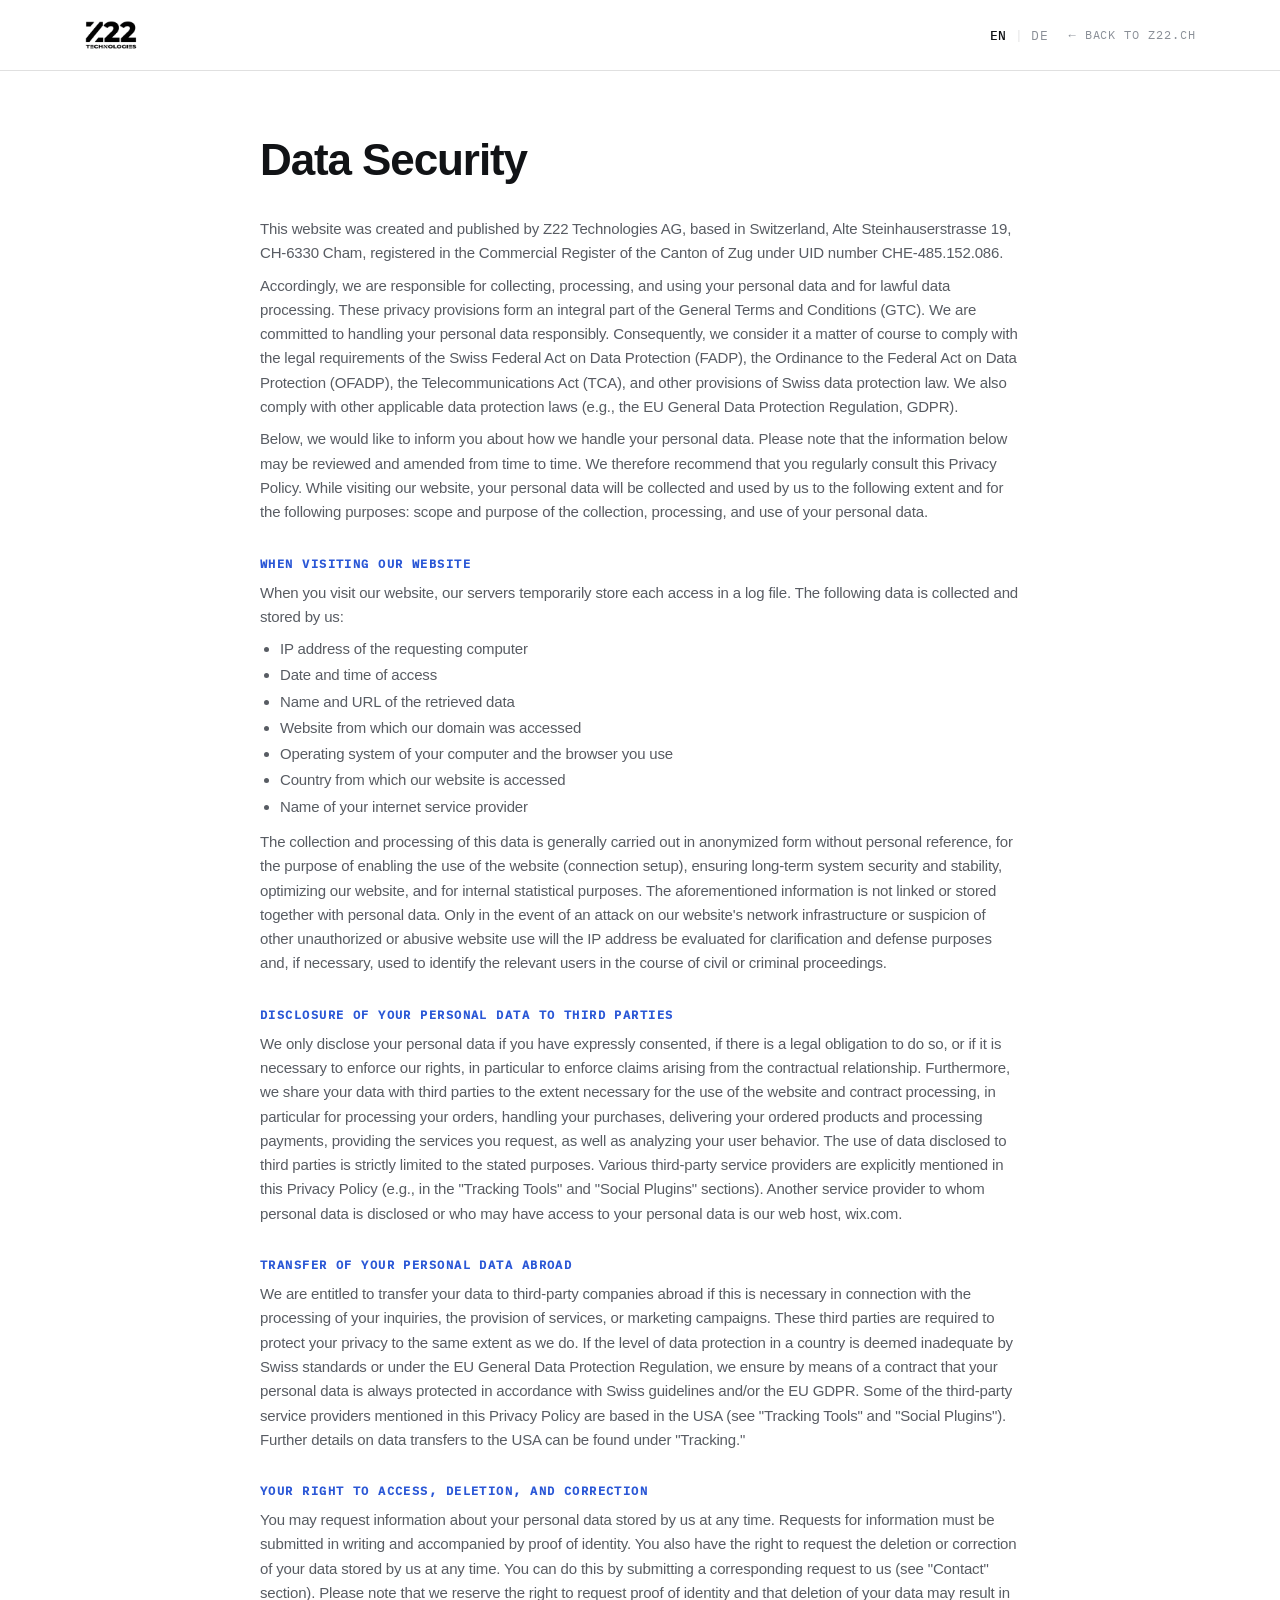
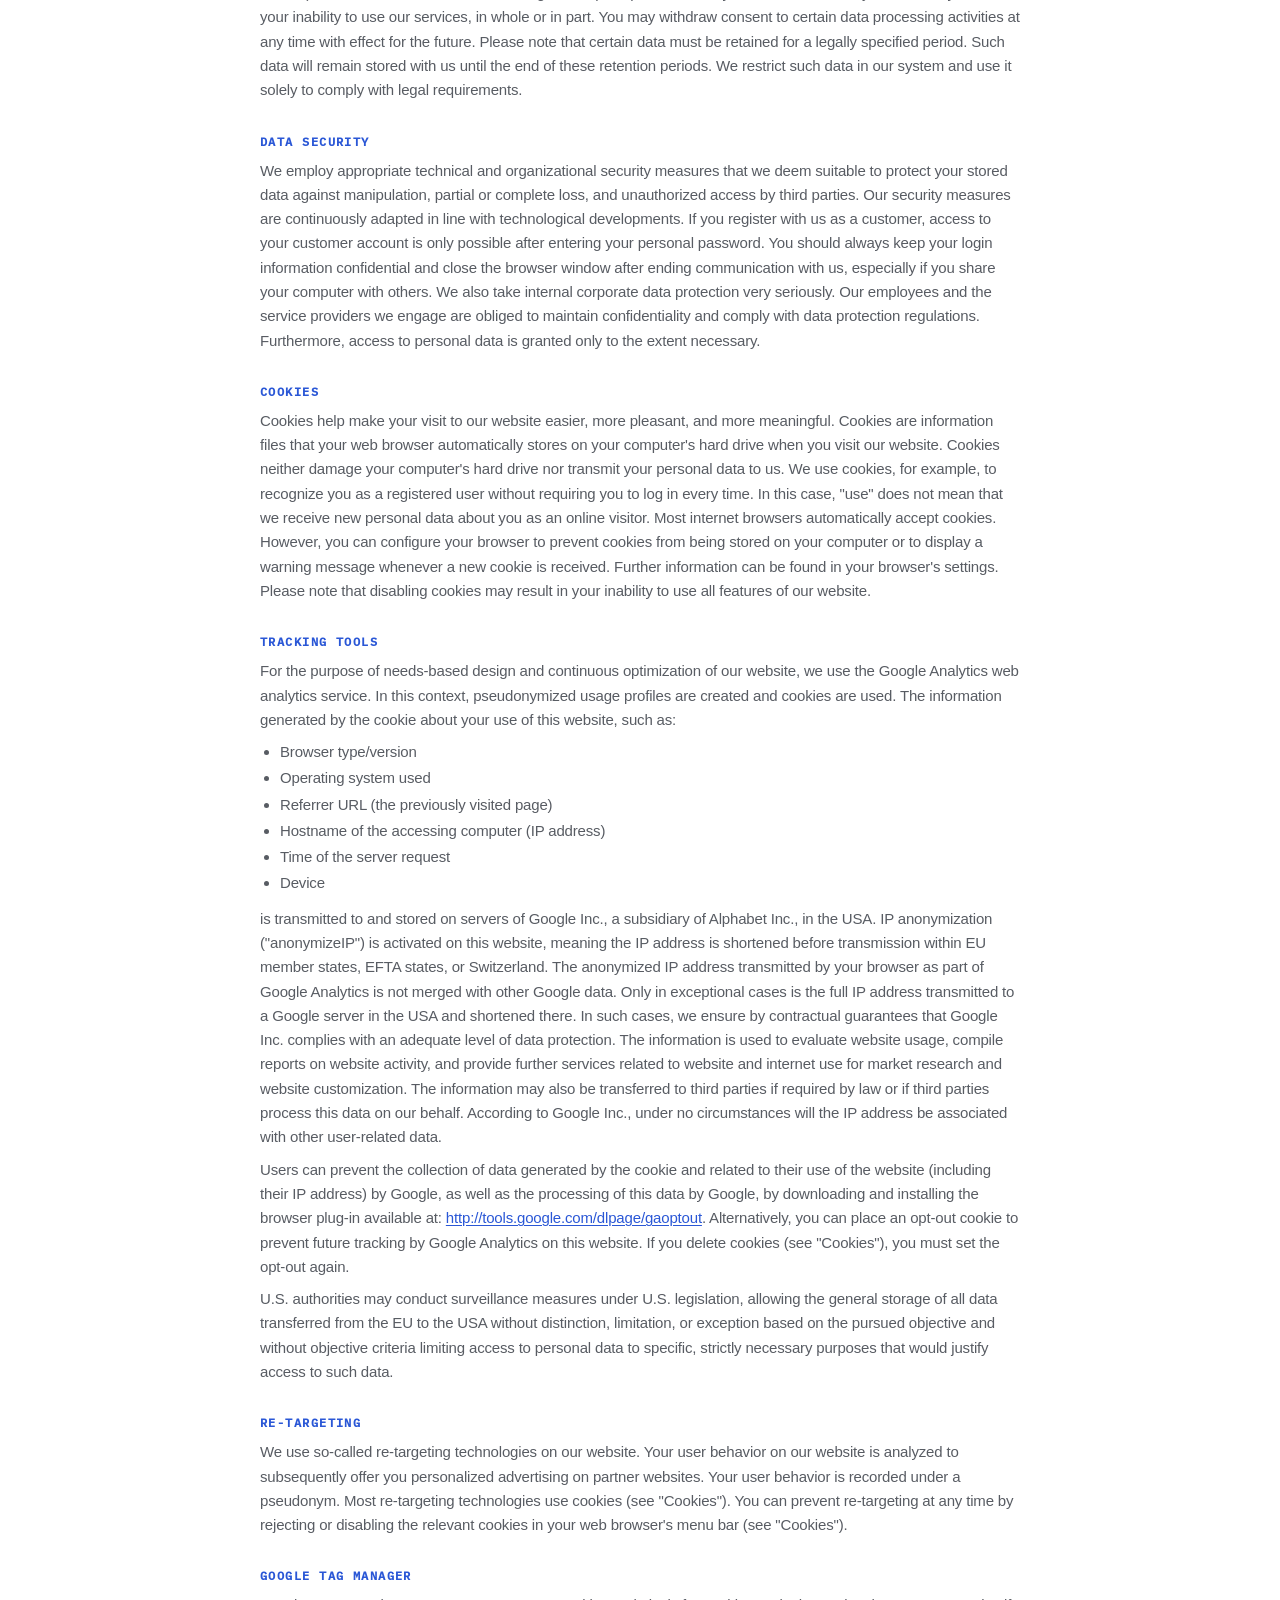
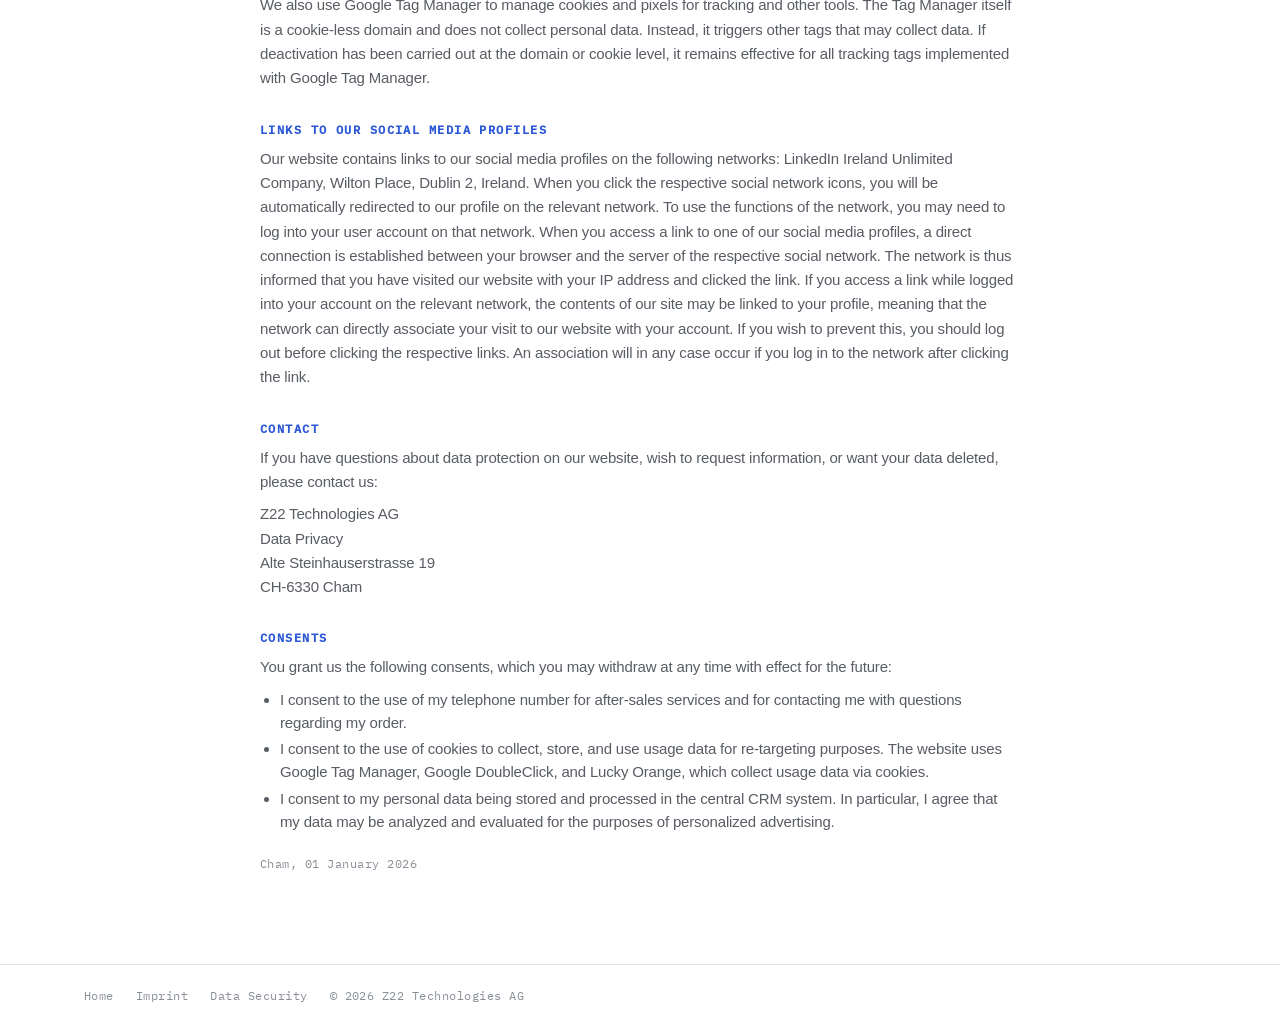
==== data-security.html @ 4df09cd4 "Launch z22.ch website (DE + EN)" ====
<!DOCTYPE html>
<html lang="en" data-theme="light" data-accent="cobalt" data-font="swiss">
<head>
<meta charset="UTF-8" />
<meta name="viewport" content="width=device-width, initial-scale=1.0" />
<title>Data Security - Z22 Technologies</title>
<meta name="description" content="Privacy policy of Z22 Technologies AG: how we collect, process and protect your personal data under Swiss data protection law (FADP) and the EU GDPR." />
<link rel="canonical" href="https://www.z22.ch/data-security.html" />
<link rel="alternate" hreflang="en" href="https://www.z22.ch/data-security.html" />
<link rel="alternate" hreflang="de" href="https://www.z22.ch/data-security.de.html" />
<link rel="alternate" hreflang="x-default" href="https://www.z22.ch/data-security.html" />
<meta name="robots" content="index, follow" />
<link rel="icon" href="assets/favicon.svg" type="image/svg+xml" />
<link rel="icon" href="assets/favicon-48.png" type="image/png" sizes="48x48" />
<link rel="apple-touch-icon" href="assets/apple-touch-icon.png" />
<link rel="stylesheet" href="assets/fonts.css" />
<link rel="stylesheet" href="styles.css" />
</head>
<body>

<header class="legal-head">
  <div class="wrap">
    <a href="/" aria-label="Z22 Technologies home"><img src="assets/z22-logo.png" alt="Z22 Technologies" width="80" height="44" /></a>
    <div class="legal-head__right">
      <span class="nav__lang" aria-label="Language">
        <a href="data-security.html" class="is-active" aria-current="true" hreflang="en">EN</a>
        <span class="nav__lang-sep" aria-hidden="true">|</span>
        <a href="data-security.de.html" hreflang="de">DE</a>
      </span>
      <a class="legal-back" href="/">&larr; Back to z22.ch</a>
    </div>
  </div>
</header>

<main class="wrap">
  <div class="legal-doc">
    <h1>Data Security</h1>
    <p>This website was created and published by Z22 Technologies AG, based in Switzerland, Alte Steinhauserstrasse 19, CH-6330 Cham, registered in the Commercial Register of the Canton of Zug under UID number CHE-485.152.086.</p>
    <p>Accordingly, we are responsible for collecting, processing, and using your personal data and for lawful data processing. These privacy provisions form an integral part of the General Terms and Conditions (GTC). We are committed to handling your personal data responsibly. Consequently, we consider it a matter of course to comply with the legal requirements of the Swiss Federal Act on Data Protection (FADP), the Ordinance to the Federal Act on Data Protection (OFADP), the Telecommunications Act (TCA), and other provisions of Swiss data protection law. We also comply with other applicable data protection laws (e.g., the EU General Data Protection Regulation, GDPR).</p>
    <p>Below, we would like to inform you about how we handle your personal data. Please note that the information below may be reviewed and amended from time to time. We therefore recommend that you regularly consult this Privacy Policy. While visiting our website, your personal data will be collected and used by us to the following extent and for the following purposes: scope and purpose of the collection, processing, and use of your personal data.</p>

    <h2>When visiting our website</h2>
    <p>When you visit our website, our servers temporarily store each access in a log file. The following data is collected and stored by us:</p>
    <ul>
      <li>IP address of the requesting computer</li>
      <li>Date and time of access</li>
      <li>Name and URL of the retrieved data</li>
      <li>Website from which our domain was accessed</li>
      <li>Operating system of your computer and the browser you use</li>
      <li>Country from which our website is accessed</li>
      <li>Name of your internet service provider</li>
    </ul>
    <p>The collection and processing of this data is generally carried out in anonymized form without personal reference, for the purpose of enabling the use of the website (connection setup), ensuring long-term system security and stability, optimizing our website, and for internal statistical purposes. The aforementioned information is not linked or stored together with personal data. Only in the event of an attack on our website's network infrastructure or suspicion of other unauthorized or abusive website use will the IP address be evaluated for clarification and defense purposes and, if necessary, used to identify the relevant users in the course of civil or criminal proceedings.</p>

    <h2>Disclosure of your personal data to third parties</h2>
    <p>We only disclose your personal data if you have expressly consented, if there is a legal obligation to do so, or if it is necessary to enforce our rights, in particular to enforce claims arising from the contractual relationship. Furthermore, we share your data with third parties to the extent necessary for the use of the website and contract processing, in particular for processing your orders, handling your purchases, delivering your ordered products and processing payments, providing the services you request, as well as analyzing your user behavior. The use of data disclosed to third parties is strictly limited to the stated purposes. Various third-party service providers are explicitly mentioned in this Privacy Policy (e.g., in the "Tracking Tools" and "Social Plugins" sections). Another service provider to whom personal data is disclosed or who may have access to your personal data is our web host, wix.com.</p>

    <h2>Transfer of your personal data abroad</h2>
    <p>We are entitled to transfer your data to third-party companies abroad if this is necessary in connection with the processing of your inquiries, the provision of services, or marketing campaigns. These third parties are required to protect your privacy to the same extent as we do. If the level of data protection in a country is deemed inadequate by Swiss standards or under the EU General Data Protection Regulation, we ensure by means of a contract that your personal data is always protected in accordance with Swiss guidelines and/or the EU GDPR. Some of the third-party service providers mentioned in this Privacy Policy are based in the USA (see "Tracking Tools" and "Social Plugins"). Further details on data transfers to the USA can be found under "Tracking."</p>

    <h2>Your right to access, deletion, and correction</h2>
    <p>You may request information about your personal data stored by us at any time. Requests for information must be submitted in writing and accompanied by proof of identity. You also have the right to request the deletion or correction of your data stored by us at any time. You can do this by submitting a corresponding request to us (see "Contact" section). Please note that we reserve the right to request proof of identity and that deletion of your data may result in your inability to use our services, in whole or in part. You may withdraw consent to certain data processing activities at any time with effect for the future. Please note that certain data must be retained for a legally specified period. Such data will remain stored with us until the end of these retention periods. We restrict such data in our system and use it solely to comply with legal requirements.</p>

    <h2>Data security</h2>
    <p>We employ appropriate technical and organizational security measures that we deem suitable to protect your stored data against manipulation, partial or complete loss, and unauthorized access by third parties. Our security measures are continuously adapted in line with technological developments. If you register with us as a customer, access to your customer account is only possible after entering your personal password. You should always keep your login information confidential and close the browser window after ending communication with us, especially if you share your computer with others. We also take internal corporate data protection very seriously. Our employees and the service providers we engage are obliged to maintain confidentiality and comply with data protection regulations. Furthermore, access to personal data is granted only to the extent necessary.</p>

    <h2>Cookies</h2>
    <p>Cookies help make your visit to our website easier, more pleasant, and more meaningful. Cookies are information files that your web browser automatically stores on your computer's hard drive when you visit our website. Cookies neither damage your computer's hard drive nor transmit your personal data to us. We use cookies, for example, to recognize you as a registered user without requiring you to log in every time. In this case, "use" does not mean that we receive new personal data about you as an online visitor. Most internet browsers automatically accept cookies. However, you can configure your browser to prevent cookies from being stored on your computer or to display a warning message whenever a new cookie is received. Further information can be found in your browser's settings. Please note that disabling cookies may result in your inability to use all features of our website.</p>

    <h2>Tracking Tools</h2>
    <p>For the purpose of needs-based design and continuous optimization of our website, we use the Google Analytics web analytics service. In this context, pseudonymized usage profiles are created and cookies are used. The information generated by the cookie about your use of this website, such as:</p>
    <ul>
      <li>Browser type/version</li>
      <li>Operating system used</li>
      <li>Referrer URL (the previously visited page)</li>
      <li>Hostname of the accessing computer (IP address)</li>
      <li>Time of the server request</li>
      <li>Device</li>
    </ul>
    <p>is transmitted to and stored on servers of Google Inc., a subsidiary of Alphabet Inc., in the USA. IP anonymization ("anonymizeIP") is activated on this website, meaning the IP address is shortened before transmission within EU member states, EFTA states, or Switzerland. The anonymized IP address transmitted by your browser as part of Google Analytics is not merged with other Google data. Only in exceptional cases is the full IP address transmitted to a Google server in the USA and shortened there. In such cases, we ensure by contractual guarantees that Google Inc. complies with an adequate level of data protection. The information is used to evaluate website usage, compile reports on website activity, and provide further services related to website and internet use for market research and website customization. The information may also be transferred to third parties if required by law or if third parties process this data on our behalf. According to Google Inc., under no circumstances will the IP address be associated with other user-related data.</p>
    <p>Users can prevent the collection of data generated by the cookie and related to their use of the website (including their IP address) by Google, as well as the processing of this data by Google, by downloading and installing the browser plug-in available at: <a href="http://tools.google.com/dlpage/gaoptout?hl=de" target="_blank" rel="noopener">http://tools.google.com/dlpage/gaoptout</a>. Alternatively, you can place an opt-out cookie to prevent future tracking by Google Analytics on this website. If you delete cookies (see "Cookies"), you must set the opt-out again.</p>
    <p>U.S. authorities may conduct surveillance measures under U.S. legislation, allowing the general storage of all data transferred from the EU to the USA without distinction, limitation, or exception based on the pursued objective and without objective criteria limiting access to personal data to specific, strictly necessary purposes that would justify access to such data.</p>

    <h2>Re-Targeting</h2>
    <p>We use so-called re-targeting technologies on our website. Your user behavior on our website is analyzed to subsequently offer you personalized advertising on partner websites. Your user behavior is recorded under a pseudonym. Most re-targeting technologies use cookies (see "Cookies"). You can prevent re-targeting at any time by rejecting or disabling the relevant cookies in your web browser's menu bar (see "Cookies").</p>

    <h2>Google Tag Manager</h2>
    <p>We also use Google Tag Manager to manage cookies and pixels for tracking and other tools. The Tag Manager itself is a cookie-less domain and does not collect personal data. Instead, it triggers other tags that may collect data. If deactivation has been carried out at the domain or cookie level, it remains effective for all tracking tags implemented with Google Tag Manager.</p>

    <h2>Links to our social media profiles</h2>
    <p>Our website contains links to our social media profiles on the following networks: LinkedIn Ireland Unlimited Company, Wilton Place, Dublin 2, Ireland. When you click the respective social network icons, you will be automatically redirected to our profile on the relevant network. To use the functions of the network, you may need to log into your user account on that network. When you access a link to one of our social media profiles, a direct connection is established between your browser and the server of the respective social network. The network is thus informed that you have visited our website with your IP address and clicked the link. If you access a link while logged into your account on the relevant network, the contents of our site may be linked to your profile, meaning that the network can directly associate your visit to our website with your account. If you wish to prevent this, you should log out before clicking the respective links. An association will in any case occur if you log in to the network after clicking the link.</p>

    <h2>Contact</h2>
    <p>If you have questions about data protection on our website, wish to request information, or want your data deleted, please contact us:</p>
    <p>Z22 Technologies AG<br />Data Privacy<br />Alte Steinhauserstrasse 19<br />CH-6330 Cham</p>

    <h2>Consents</h2>
    <p>You grant us the following consents, which you may withdraw at any time with effect for the future:</p>
    <ul>
      <li>I consent to the use of my telephone number for after-sales services and for contacting me with questions regarding my order.</li>
      <li>I consent to the use of cookies to collect, store, and use usage data for re-targeting purposes. The website uses Google Tag Manager, Google DoubleClick, and Lucky Orange, which collect usage data via cookies.</li>
      <li>I consent to my personal data being stored and processed in the central CRM system. In particular, I agree that my data may be analyzed and evaluated for the purposes of personalized advertising.</li>
    </ul>

    <p style="margin-top:18px"><em>Cham, 01 January 2026</em></p>
  </div>
</main>

<footer class="legal-foot">
  <div class="wrap">
    <a href="/">Home</a>
    <a href="imprint.html">Imprint</a>
    <a href="data-security.html">Data Security</a>
    <span>© 2026 Z22 Technologies AG</span>
  </div>
</footer>

<!-- Cloudflare Web Analytics --><script type="module" src="https://static.cloudflareinsights.com/beacon.min.js" data-cf-beacon='{"token": "a8d0b581da9949d58b45546907a948c8"}'></script><!-- End Cloudflare Web Analytics -->
</body>
</html>
---- assets/fonts.css ----
/* Z22 website - self-hosted IBM Plex Mono (400/500, latin + latin-ext).
   Extracted from tools/assets/fonts.css; replaces the external Google Fonts <link>.
   Display font (Helvetica Neue) is a system font and needs no web font. */
@font-face {
  font-family: 'IBM Plex Mono';
  font-style: normal;
  font-weight: 400;
  font-display: swap;
  src:url([data-uri]) format('woff2');
  unicode-range: U+0100-02BA, U+02BD-02C5, U+02C7-02CC, U+02CE-02D7, U+02DD-02FF, U+0304, U+0308, U+0329, U+1D00-1DBF, U+1E00-1E9F, U+1EF2-1EFF, U+2020, U+20A0-20AB, U+20AD-20C0, U+2113, U+2C60-2C7F, U+A720-A7FF;
}
@font-face {
  font-family: 'IBM Plex Mono';
  font-style: normal;
  font-weight: 400;
  font-display: swap;
  src:url([data-uri]) format('woff2');
  unicode-range: U+0000-00FF, U+0131, U+0152-0153, U+02BB-02BC, U+02C6, U+02DA, U+02DC, U+0304, U+0308, U+0329, U+2000-206F, U+20AC, U+2122, U+2191, U+2193, U+2212, U+2215, U+FEFF, U+FFFD;
}
@font-face {
  font-family: 'IBM Plex Mono';
  font-style: normal;
  font-weight: 500;
  font-display: swap;
  src:url([data-uri]) format('woff2');
  unicode-range: U+0100-02BA, U+02BD-02C5, U+02C7-02CC, U+02CE-02D7, U+02DD-02FF, U+0304, U+0308, U+0329, U+1D00-1DBF, U+1E00-1E9F, U+1EF2-1EFF, U+2020, U+20A0-20AB, U+20AD-20C0, U+2113, U+2C60-2C7F, U+A720-A7FF;
}
@font-face {
  font-family: 'IBM Plex Mono';
  font-style: normal;
  font-weight: 500;
  font-display: swap;
  src:url([data-uri]) format('woff2');
  unicode-range: U+0000-00FF, U+0131, U+0152-0153, U+02BB-02BC, U+02C6, U+02DA, U+02DC, U+0304, U+0308, U+0329, U+2000-206F, U+20AC, U+2122, U+2191, U+2193, U+2212, U+2215, U+FEFF, U+FFFD;
}
---- styles.css ----
/* ============================================================
   Z22 Technologies - Swiss institutional design system
   Helvetica Neue + IBM Plex Mono, hairline grid, one accent
   ============================================================ */

:root {
  /* --- type --- */
  --font-sans: "Helvetica Neue", Helvetica, "Hanken Grotesk", Arial, sans-serif;
  --font-mono: "IBM Plex Mono", ui-monospace, "SFMono-Regular", Menlo, monospace;
  --font-display: var(--font-sans);

  /* --- light palette (default) --- */
  --bg:        #ffffff;     /* clean white */
  --bg-2:      #f4f5f6;     /* light neutral grey panel */
  --ink:       #111316;     /* neutral near-black */
  --ink-2:     #585c63;     /* secondary text */
  --ink-3:     #8a8f97;     /* tertiary / captions */
  --line:      rgba(17,19,22,0.13);
  --line-2:    rgba(17,19,22,0.06);

  /* --- accent (tweakable) --- */
  --accent:    #2a57d6;      /* cobalt default */
  --accent-ink: #ffffff;     /* text on accent */
  --accent-soft: rgba(42,87,214,0.14);

  /* --- metrics --- */
  --maxw: 1240px;
  --gutter: clamp(20px, 5vw, 72px);
  --r: 3px;
  --tight: -0.01em;
}

:root[data-theme="dark"] {
  --bg:    #0f1113;
  --bg-2:  #181b1e;
  --ink:   #f5f6f7;
  --ink-2: #aeb2b8;
  --ink-3: #767b82;
  --line:  rgba(245,246,247,0.16);
  --line-2: rgba(245,246,247,0.08);
}

/* accent presets driven by data-accent */
:root[data-accent="cobalt"] { --accent: #2a57d6; --accent-ink: #ffffff; --accent-soft: rgba(42,87,214,0.16); }
:root[data-accent="mint"]   { --accent: #3fae86; --accent-ink: #06281d; --accent-soft: rgba(63,174,134,0.16); }
:root[data-accent="amber"]  { --accent: #cf9426; --accent-ink: #322103; --accent-soft: rgba(207,148,38,0.16); }
:root[data-accent="red"]    { --accent: #d8472b; --accent-ink: #ffffff; --accent-soft: rgba(216,71,43,0.16); }
:root[data-accent="mono"]   { --accent: var(--ink); --accent-ink: var(--bg); --accent-soft: var(--line); }

/* font presets driven by data-font */
:root[data-font="editorial"] { --font-display: "Spectral", Georgia, serif; }
:root[data-font="grotesk"]   { --font-display: "Space Grotesk", var(--font-sans); --font-sans: "Space Grotesk", "Helvetica Neue", sans-serif; }

* { box-sizing: border-box; margin: 0; padding: 0; }

html { -webkit-font-smoothing: antialiased; text-rendering: optimizeLegibility; scroll-behavior: smooth; }

body {
  font-family: var(--font-sans);
  background: var(--bg);
  color: var(--ink);
  line-height: 1.5;
  letter-spacing: var(--tight);
  font-size: 17px;
  overflow-x: hidden;
}

::selection { background: var(--accent); color: var(--accent-ink); }

a { color: inherit; text-decoration: none; }

/* ---------- layout helpers ---------- */
.wrap { max-width: var(--maxw); margin: 0 auto; padding-inline: var(--gutter); }
.section { padding-block: clamp(72px, 11vh, 150px); position: relative; }
.section--alt { background: var(--bg-2); }

.sec-head { display: flex; align-items: baseline; gap: 18px; margin-bottom: 52px; }
.sec-num {
  font-family: var(--font-mono); font-size: 12px; letter-spacing: 0.1em;
  color: var(--accent); font-weight: 500; padding-top: 6px;
}
.sec-title {
  font-family: var(--font-display);
  font-size: clamp(28px, 4vw, 46px); font-weight: 600; line-height: 1.04;
  letter-spacing: -0.02em; max-width: 16ch;
}
.sec-kicker {
  font-family: var(--font-mono); font-size: 11px; text-transform: uppercase;
  letter-spacing: 0.18em; color: var(--ink-3);
}

/* eyebrow / mono label */
.mono-label {
  font-family: var(--font-mono); font-size: 11px; letter-spacing: 0.16em;
  text-transform: uppercase; color: var(--ink-3);
}

/* ---------- top nav ---------- */
.nav {
  position: fixed; inset: 0 0 auto 0; z-index: 50;
  display: flex; align-items: center; justify-content: space-between;
  padding: 18px var(--gutter);
  background: color-mix(in oklab, var(--bg) 78%, transparent);
  backdrop-filter: blur(14px) saturate(1.1);
  border-bottom: 1px solid transparent;
  transition: border-color .3s, padding .3s, background .3s;
}
.nav.is-stuck { border-bottom-color: var(--line); padding-block: 13px; }
.nav__brand { display: flex; align-items: center; gap: 11px; font-weight: 600; letter-spacing: -0.02em; font-size: 19px; }
.nav__mark {
  width: 30px; height: 30px; border: 1.5px solid var(--ink); border-radius: 50%;
  display: grid; place-items: center; font-family: var(--font-mono);
  font-size: 12px; font-weight: 600; letter-spacing: -0.04em; flex: none;
}
.nav__logo {
  display: inline-flex; align-items: center; font-family: var(--font-display);
  font-weight: 700; font-size: 19px; letter-spacing: -0.03em; line-height: 1;
  background: var(--ink); color: var(--bg); padding: 7px 11px 8px; border-radius: 5px;
}
.nav__logo-img {
  height: 42px; width: auto; display: block;
  transition: height .3s ease, filter .3s ease;
}
:root[data-theme="dark"] .nav__logo-img { filter: invert(1) brightness(1.6); }
.nav.is-stuck .nav__logo-img { height: 36px; }
.nav__links { display: flex; gap: 30px; align-items: center; }
.nav__links a { font-size: 14.5px; color: var(--ink-2); transition: color .2s; position: relative; }
.nav__links a:hover { color: var(--ink); }
.nav__cta {
  font-family: var(--font-mono); font-size: 12.5px; letter-spacing: 0.04em;
  border: 1px solid var(--ink); padding: 9px 16px; border-radius: var(--r);
  color: var(--ink); transition: all .2s;
}
.nav__cta:hover { background: var(--ink); color: var(--bg); }
.nav__burger { display: none; background: none; border: 0; color: var(--ink); cursor: pointer; font-family: var(--font-mono); font-size: 13px; }

/* language switch (EN | DE) */
.nav__lang { display: inline-flex; align-items: center; gap: 8px; padding-left: 6px; }
.nav__lang a { font-family: var(--font-mono); font-size: 12.5px; letter-spacing: 0.06em; color: var(--ink-3); transition: color .2s; }
.nav__lang a:hover { color: var(--ink); }
.nav__lang a.is-active { color: var(--ink); font-weight: 500; }
.nav__lang-sep { color: var(--line); font-family: var(--font-mono); font-size: 12.5px; }
.mobile-menu__lang { display: flex; gap: 14px; align-items: center; margin-top: 26px; font-family: var(--font-mono); font-size: 16px; letter-spacing: 0.06em; border-bottom: 0 !important; }
.mobile-menu__lang a { font-family: var(--font-mono); font-size: 16px; font-weight: 500; padding: 0; border-bottom: 0; color: var(--ink-3); letter-spacing: 0.06em; }
.mobile-menu__lang a.is-active { color: var(--ink); }
.mobile-menu__lang .nav__lang-sep { font-size: 16px; }

/* ---------- hero ---------- */
.hero { position: relative; min-height: 100svh; display: flex; align-items: flex-end; overflow: hidden; }
#hero-canvas { position: absolute; inset: 0; width: 100%; height: 100%; z-index: 0; }
.hero__veil { position: absolute; inset: 0; z-index: 1; pointer-events: none;
  background: linear-gradient(to bottom, color-mix(in oklab, var(--bg) 30%, transparent) 0%, transparent 22%, transparent 58%, var(--bg) 99%); }
.hero__inner { position: relative; z-index: 2; width: 100%; padding-bottom: clamp(48px, 9vh, 110px); padding-top: 130px; }
.hero__eyebrow { display: inline-flex; align-items: center; gap: 10px; margin-bottom: 26px; }
.hero__eyebrow .dot { width: 7px; height: 7px; border-radius: 50%; background: var(--accent); box-shadow: 0 0 0 4px var(--accent-soft); }
.hero h1 {
  font-family: var(--font-display);
  font-size: clamp(40px, 7.4vw, 104px); line-height: 0.96; font-weight: 600;
  letter-spacing: -0.035em; max-width: 16ch;
}
.hero h1 em { font-style: normal; color: var(--accent); }
.hero__sub { margin-top: 28px; font-size: clamp(17px, 1.7vw, 21px); color: var(--ink-2); max-width: 52ch; line-height: 1.45; }
.hero__row { margin-top: 40px; display: flex; gap: 16px; align-items: center; flex-wrap: wrap; }

.btn {
  display: inline-flex; align-items: center; gap: 10px; cursor: pointer;
  font-size: 15px; font-weight: 500; padding: 14px 22px; border-radius: var(--r);
  border: 1px solid var(--ink); transition: all .2s; background: none; color: var(--ink); font-family: inherit;
}
.btn--solid { background: var(--ink); color: var(--bg); }
.btn--solid:hover { background: var(--accent); border-color: var(--accent); color: var(--accent-ink); }
.btn--ghost:hover { background: var(--ink); color: var(--bg); }
.btn .arrow { transition: transform .25s; }
.btn:hover .arrow { transform: translateX(4px); }


/* ---------- trust strip ---------- */
.trust { border-block: 1px solid var(--line); background: var(--bg); }
.trust__grid { display: grid; grid-template-columns: repeat(6, 1fr); }
.trust__item { padding: 32px 28px; border-left: 1px solid var(--line-2); display: flex; flex-direction: column; gap: 9px; justify-content: center; }
.trust__item:first-child { border-left: 0; }
.trust__k { font-family: var(--font-mono); font-size: 11px; letter-spacing: 0.14em; text-transform: uppercase; color: var(--ink-3); }
.trust__v { font-family: var(--font-display); font-size: clamp(19px, 2vw, 25px); font-weight: 600; letter-spacing: -0.02em; line-height: 1.1; }
.trust__v small { font-size: 0.62em; color: var(--ink-2); font-weight: 500; }

/* ---------- why / thesis ---------- */
.why__lead {
  font-family: var(--font-display);
  font-size: clamp(24px, 3.05vw, 39px);
  font-weight: 600; letter-spacing: -0.022em; line-height: 1.16;
  max-width: 34ch; margin: -16px 0 clamp(46px, 7vh, 84px);
}
.why__lead em { font-style: normal; color: var(--accent); }
.why-list { border-top: 1px solid var(--line); }
.belief {
  display: grid; grid-template-columns: auto 1fr 1.35fr; gap: clamp(20px, 4vw, 64px);
  padding: clamp(28px, 4vh, 44px) 0; border-bottom: 1px solid var(--line); align-items: start;
}
.belief__n { font-family: var(--font-mono); font-size: 13px; color: var(--accent); letter-spacing: 0.08em; padding-top: 7px; }
.belief__claim { font-family: var(--font-display); font-size: clamp(20px, 2.2vw, 28px); font-weight: 600; letter-spacing: -0.02em; line-height: 1.14; }
.belief__body { color: var(--ink-2); font-size: 17px; line-height: 1.6; max-width: 54ch; }

/* ---------- credibility / spin-off feature ---------- */
.cred { display: grid; grid-template-columns: 1fr 1fr; gap: clamp(40px, 6vw, 90px); align-items: center; }
.cred__labels { display: grid; grid-template-columns: 1fr 1fr; gap: 16px; }
.label-card {
  border: 1px solid var(--line); border-radius: var(--r); padding: 26px 24px;
  display: flex; flex-direction: column; gap: 16px; background: var(--bg); min-height: 200px;
  transition: border-color .25s, transform .25s;
}
.label-card:hover { border-color: var(--accent); transform: translateY(-3px); }
.label-card__seal { width: 64px; height: 64px; }
.label-card__inst { font-weight: 600; font-size: 19px; letter-spacing: -0.015em; }
.label-card__meta { font-family: var(--font-mono); font-size: 10.5px; letter-spacing: 0.05em; color: var(--ink-3); text-transform: uppercase; margin-top: auto; white-space: nowrap; }
.cred__copy h3 { font-family: var(--font-display); font-size: clamp(22px, 2.6vw, 32px); font-weight: 600; letter-spacing: -0.02em; line-height: 1.12; }
.cred__copy p { margin-top: 18px; color: var(--ink-2); font-size: 17px; max-width: 44ch; }

/* ---------- about / principles ---------- */
.principles { display: grid; grid-template-columns: repeat(4, 1fr); border-top: 1px solid var(--line); }
.principle { padding: 36px 30px 40px; border-left: 1px solid var(--line-2); position: relative; }
.principle:first-child { border-left: 0; padding-left: 0; }
.principle__n { font-family: var(--font-mono); font-size: 12px; color: var(--accent); letter-spacing: 0.1em; }
.principle__t { font-family: var(--font-display); font-size: 21px; font-weight: 600; margin-top: 28px; letter-spacing: -0.01em; }
.principle__d { margin-top: 12px; color: var(--ink-2); font-size: 15px; line-height: 1.55; }

/* about section: uniform sub-block subtitle (mono kicker in accent, leading rule) */
.about-block { margin-top: clamp(52px, 8vh, 100px); }
.about-block:first-of-type { margin-top: 0; }
.about-sub {
  font-family: var(--font-mono); font-size: 12px; font-weight: 500;
  letter-spacing: 0.16em; text-transform: uppercase; color: var(--accent);
  display: flex; align-items: center; gap: 13px;
  margin-bottom: clamp(22px, 3.4vh, 34px);
}
.about-sub::before { content: ""; width: 24px; height: 1px; background: var(--accent); flex: none; }
/* component top margins are handled by .about-block spacing */
.about-block .finma-note,
.about-block .principles { margin-top: 0; }
.about-block .partners-cat { margin-top: 0; padding-top: 0; border-top: 0; }

/* ---------- strategies ---------- */
.strat-toolbar { display: flex; flex-wrap: wrap; align-items: center; gap: 10px 8px; margin-bottom: 34px; }
.strat-toolbar .mono-label { margin-right: 6px; }
.chip {
  font-family: var(--font-mono); font-size: 12px; letter-spacing: 0.03em; white-space: nowrap;
  border: 1px solid var(--line); color: var(--ink-2); background: var(--bg);
  padding: 7px 13px; border-radius: 100px; cursor: pointer; transition: all .18s;
}
.chip:hover { border-color: var(--ink); color: var(--ink); }
.chip.is-active { background: var(--ink); color: var(--bg); border-color: var(--ink); }

.strat-group { margin-top: 14px; }
.strat-group__head { display: flex; align-items: center; gap: 14px; margin: 40px 0 20px; }
.strat-group__head h3 { font-family: var(--font-mono); font-size: 12px; letter-spacing: 0.16em; text-transform: uppercase; color: var(--ink); }
.strat-group__head .rule { flex: 1; height: 1px; background: var(--line); }
.strat-group__head .count { font-family: var(--font-mono); font-size: 12px; color: var(--ink-3); }

.strat-list { display: grid; gap: 0; border-top: 1px solid var(--line); }
.strat {
  border-bottom: 1px solid var(--line); cursor: pointer;
  transition: background .2s; overflow: hidden;
}
.strat.is-hidden { display: none; }
.strat:hover { background: var(--bg-2); }
.strat__row { display: grid; grid-template-columns: 0.4fr 2.1fr 2.4fr auto; gap: 24px; align-items: center; padding: 26px 4px; }
.strat__tick { font-family: var(--font-mono); font-size: 13px; color: var(--accent); font-weight: 500; }
.strat__name { font-family: var(--font-display); font-size: clamp(20px, 2.1vw, 26px); font-weight: 600; letter-spacing: -0.02em; }
.strat__cat { font-family: var(--font-mono); font-size: 11px; text-transform: uppercase; letter-spacing: 0.1em; color: var(--ink-3); margin-top: 6px; }
.strat__tags { display: flex; flex-wrap: wrap; gap: 7px; }
.tag { font-family: var(--font-mono); font-size: 11px; letter-spacing: 0.04em; border: 1px solid var(--line); color: var(--ink-2); padding: 5px 9px; border-radius: var(--r); white-space: nowrap; }
.tag--liq { border-color: var(--accent); color: var(--accent); }
.strat__toggle { width: 38px; height: 38px; border: 1px solid var(--line); border-radius: 50%; display: grid; place-items: center; flex: none; transition: all .2s; }
.strat:hover .strat__toggle { border-color: var(--ink); }
.strat__toggle svg { transition: transform .3s; }
.strat.is-open .strat__toggle { background: var(--accent); border-color: var(--accent); color: var(--accent-ink); }
.strat.is-open .strat__toggle svg { transform: rotate(45deg); }
.strat__detail { display: grid; grid-template-rows: 0fr; transition: grid-template-rows .35s ease; }
.strat__detail > div { overflow: hidden; }
.strat.is-open .strat__detail { grid-template-rows: 1fr; }
.strat__detail-inner { padding: 4px 4px 34px; display: grid; grid-template-columns: 0.4fr 1fr; gap: 24px; }
.strat__idea { grid-column: 1; }
.strat__idea-kicker { font-family: var(--font-mono); font-size: 11px; letter-spacing: 0.14em; text-transform: uppercase; color: var(--accent); }
.strat__idea-head { font-family: var(--font-display); font-size: clamp(18px, 1.7vw, 22px); font-weight: 600; letter-spacing: -0.02em; line-height: 1.16; margin-top: 12px; }
.strat__idea-head em { color: var(--accent); font-style: normal; }
.strat__body { grid-column: 2; }
.strat__desc { max-width: 70ch; color: var(--ink-2); font-size: 16px; line-height: 1.62; }
.strat__detail .btn { margin-top: 22px; }

/* ---------- team ---------- */
.team-grid { display: grid; grid-template-columns: repeat(2, 1fr); gap: 1px; background: var(--line); border: 1px solid var(--line); }
.founder { background: var(--bg); padding: 30px; display: flex; gap: 24px; align-items: center; }
.founder__photo { width: 104px; height: 104px; flex: none; border-radius: 50%; object-fit: cover; filter: grayscale(1) contrast(1.02); background: var(--bg-2); }
.founder__name { font-family: var(--font-display); font-size: 22px; font-weight: 600; letter-spacing: -0.01em; }
.founder__role { font-family: var(--font-mono); font-size: 11px; letter-spacing: 0.12em; text-transform: uppercase; color: var(--accent); margin-top: 5px; }
.founder__edu { color: var(--ink-2); font-size: 14.5px; margin-top: 10px; line-height: 1.45; }
.founder__quote { color: var(--ink); font-size: 15px; line-height: 1.5; font-style: italic; margin-top: 12px; max-width: 44ch; }
.founder__li { display: inline-flex; align-items: center; gap: 6px; margin-top: 12px; font-family: var(--font-mono); font-size: 11px; letter-spacing: 0.08em; color: var(--ink-3); text-transform: uppercase; white-space: nowrap; }
.founder__li:hover { color: var(--accent); }

.board { margin-top: 32px; border-top: 1px solid var(--line); }
.board__head { font-family: var(--font-mono); font-size: 12px; letter-spacing: 0.16em; text-transform: uppercase; color: var(--ink-3); padding: 22px 0 6px; }
.board-grid { display: grid; grid-template-columns: repeat(2, 1fr); }
.member { display: grid; grid-template-columns: 1fr 1.2fr; gap: 20px; padding: 22px 0; border-top: 1px solid var(--line-2); align-items: baseline; }
.member__name { font-weight: 600; font-size: 17px; letter-spacing: -0.01em; }
.member__role { font-family: var(--font-mono); font-size: 11px; letter-spacing: 0.08em; text-transform: uppercase; color: var(--accent); margin-top: 5px; }
.member__org { color: var(--ink-2); font-size: 14.5px; line-height: 1.45; }

/* ---------- contact / footer ---------- */
.contact { background: var(--ink); color: var(--bg); }
.contact .sec-num { color: var(--accent); }
.contact .sec-title { color: var(--bg); }
.contact-grid { display: grid; grid-template-columns: 1.4fr 1fr; gap: clamp(40px, 6vw, 90px); align-items: end; }
.contact__big { font-family: var(--font-display); font-size: clamp(30px, 4.6vw, 60px); font-weight: 600; letter-spacing: -0.025em; line-height: 1.02; }
.contact__big a { color: var(--accent); }
.contact__addr { font-family: var(--font-mono); font-size: 13.5px; line-height: 1.9; color: color-mix(in oklab, var(--bg) 72%, transparent); letter-spacing: 0.02em; }
.contact__addr strong { color: var(--bg); font-weight: 600; display: block; margin-bottom: 8px; letter-spacing: 0.08em; }
.contact__big .accent { color: var(--accent); }
.contact__cta { margin-top: 30px; }
.contact__email { display: none; margin-top: 16px; font-family: var(--font-mono); font-size: 15px; letter-spacing: 0.02em; color: var(--accent); }
.contact__email.is-visible { display: inline-block; }
.contact .btn--solid { background: var(--bg); color: var(--ink); border-color: var(--bg); }
.contact .btn--solid:hover { background: var(--accent); color: var(--accent-ink); border-color: var(--accent); }

.foot { border-top: 1px solid color-mix(in oklab, var(--bg) 18%, transparent); margin-top: clamp(50px, 8vh, 90px); padding-top: 30px;
  display: flex; justify-content: space-between; align-items: center; gap: 20px; flex-wrap: wrap; }
.foot__links { display: flex; gap: 22px; font-family: var(--font-mono); font-size: 12px; letter-spacing: 0.06em; text-transform: uppercase; color: color-mix(in oklab, var(--bg) 60%, transparent); }
.foot__links a:hover { color: var(--accent); }
.foot__copy { font-family: var(--font-mono); font-size: 12px; color: color-mix(in oklab, var(--bg) 50%, transparent); letter-spacing: 0.04em; }

/* ---------- scroll reveal ---------- */
.reveal { opacity: 0; transform: translateY(22px); transition: opacity .7s cubic-bezier(.2,.6,.2,1), transform .7s cubic-bezier(.2,.6,.2,1); }
.reveal.in { opacity: 1; transform: none; }
.reveal[data-d="1"] { transition-delay: .07s; }
.reveal[data-d="2"] { transition-delay: .14s; }
.reveal[data-d="3"] { transition-delay: .21s; }
.reveal[data-d="4"] { transition-delay: .28s; }

@media (prefers-reduced-motion: reduce) {
  .reveal { opacity: 1; transform: none; transition: none; }
  html { scroll-behavior: auto; }
}

/* ---------- FAQ ---------- */
.faq { border-top: 1px solid var(--line-2); margin-top: 36px; }
.faq-item { border-bottom: 1px solid var(--line-2); }
.faq-item > summary { list-style: none; cursor: pointer; display: flex; justify-content: space-between; align-items: baseline; gap: 24px;
  padding: 22px 0; font-size: 18px; font-weight: 600; letter-spacing: -0.01em; color: var(--ink); }
.faq-item > summary::-webkit-details-marker { display: none; }
.faq-item > summary::after { content: "+"; flex: none; color: var(--accent); font-weight: 400; font-size: 24px; line-height: 1; transition: transform .2s ease; }
.faq-item[open] > summary::after { content: "\2212"; }
.faq-item > summary:hover { color: var(--accent); }
.faq-a { padding: 0 0 24px; max-width: 72ch; }
.faq-a p { color: var(--ink-2); font-size: 15px; line-height: 1.62; margin-bottom: 8px; }

/* ---------- standalone legal pages (imprint.html / data-security.html) ---------- */
.legal-head { border-bottom: 1px solid var(--line); }
.legal-head .wrap { display: flex; align-items: center; justify-content: space-between; padding-top: 20px; padding-bottom: 20px; }
.legal-head img { height: 30px; width: auto; display: block; }
.legal-head__right { display: flex; align-items: center; gap: 20px; }
.legal-back { font-family: var(--font-mono); font-size: 12px; letter-spacing: 0.08em; text-transform: uppercase; color: var(--ink-3); }
.legal-back:hover { color: var(--accent); }
.legal-doc { max-width: 760px; margin: 0 auto; padding: 56px 0 80px; }
.legal-doc h1 { font-family: var(--font-display); font-size: clamp(30px,4vw,44px); font-weight: 600; letter-spacing: -0.025em; margin-bottom: 24px; }
.legal-doc h2 { font-family: var(--font-mono); font-size: 12px; text-transform: uppercase; letter-spacing: 0.12em; color: var(--accent); margin: 30px 0 8px; }
.legal-doc p { color: var(--ink-2); font-size: 15px; line-height: 1.62; margin-bottom: 8px; }
.legal-doc ul { margin: 4px 0 12px; padding-left: 20px; }
.legal-doc li { color: var(--ink-2); font-size: 15px; line-height: 1.55; margin-bottom: 3px; }
.legal-doc a { color: var(--accent); text-decoration: underline; text-underline-offset: 2px; }
.legal-doc em { color: var(--ink-3); font-style: normal; font-family: var(--font-mono); font-size: 12px; letter-spacing: 0.04em; }
.legal-foot { border-top: 1px solid var(--line); }
.legal-foot .wrap { display: flex; gap: 22px; flex-wrap: wrap; align-items: center; padding-top: 22px; padding-bottom: 22px;
  font-family: var(--font-mono); font-size: 12px; letter-spacing: 0.04em; color: var(--ink-3); }
.legal-foot a { color: var(--ink-3); }
.legal-foot a:hover { color: var(--accent); }

/* ---------- modal (legal) ---------- */
.modal { position: fixed; inset: 0; z-index: 100; display: none; }
.modal.open { display: block; }
.modal__scrim { position: absolute; inset: 0; background: rgba(8,8,10,0.5); backdrop-filter: blur(3px); }
.modal__panel { position: absolute; inset: 6vh 50% auto auto; transform: translateX(50%); width: min(720px, 92vw); max-height: 82vh; overflow: auto;
  background: var(--bg); border: 1px solid var(--line); border-radius: var(--r); padding: 40px clamp(24px,4vw,48px); }
.modal__panel h3 { font-family: var(--font-display); font-size: 26px; font-weight: 600; margin-bottom: 18px; }
.modal__panel h4 { font-family: var(--font-mono); font-size: 12px; text-transform: uppercase; letter-spacing: 0.12em; color: var(--accent); margin: 22px 0 8px; }
.modal__panel .legal-rule { border: 0; border-top: 1px solid var(--line); margin: 28px 0 4px; }
.modal__panel p { color: var(--ink-2); font-size: 14.5px; line-height: 1.6; margin-bottom: 6px; }
.modal__panel ul { margin: 4px 0 12px; padding-left: 20px; }
.modal__panel li { color: var(--ink-2); font-size: 14.5px; line-height: 1.55; margin-bottom: 3px; }
.modal__panel a { color: var(--accent); text-decoration: underline; text-underline-offset: 2px; }
.modal__close { position: sticky; top: 0; float: right; background: none; border: 1px solid var(--line); border-radius: 50%; width: 36px; height: 36px; cursor: pointer; color: var(--ink); font-size: 16px; }

/* ---------- responsive ---------- */
@media (max-width: 920px) {
  body { font-size: 16px; }
  .nav__links { display: none; }
  .nav__burger { display: block; }
  .cred, .contact-grid { grid-template-columns: 1fr; }
  .belief { grid-template-columns: 1fr; gap: 12px; }
  .belief__n { padding-top: 0; }
  .belief__body { max-width: none; }
  .why__lead { max-width: 30ch; }
  .principles { grid-template-columns: repeat(2, 1fr); }
  .trust__grid { grid-template-columns: repeat(3, 1fr); }
  .principle:nth-child(-n+2) { border-top: 0; }

  /* strategy rows: keep tags visible, stack under the name */
  .strat__row { grid-template-columns: 1fr auto; grid-template-areas: "name toggle" "tags toggle"; gap: 12px 16px; align-items: center; padding: 22px 2px; }
  .strat__row > .strat__tick { display: none; }
  .strat__row > div:nth-child(2) { grid-area: name; }
  .strat__tags { grid-area: tags; display: flex; }
  .strat__toggle { grid-area: toggle; }
  .strat__detail-inner { grid-template-columns: 1fr; }
  .strat__idea, .strat__body { grid-column: 1; }

  .team-grid, .board-grid { grid-template-columns: 1fr; }
}
@media (max-width: 560px) {
  .trust__grid, .principles { grid-template-columns: 1fr; }
  .trust__item, .principle { border-left: 0; padding-inline: 0; }
  .trust__item { padding-block: 22px; border-top: 1px solid var(--line-2); }
  .trust__item:first-child { border-top: 0; }
  .principle { padding: 26px 0 28px; }
  .cred__labels { grid-template-columns: 1fr; gap: 14px; }
  .label-card { min-height: 0; padding: 22px 20px; }
  .label-card__seal { width: 52px; height: 52px; }
  .founder { padding: 22px 0; gap: 18px; }
  .founder__photo { width: 84px; height: 84px; }
  .member { grid-template-columns: 1fr; gap: 4px; }
  .sec-head { flex-direction: column; gap: 8px; margin-bottom: 38px; }
  .sec-num { padding-top: 0; }
  .strat__name { font-size: 20px; }
  .modal__panel { inset: 0; transform: none; width: 100%; max-height: 100vh; border-radius: 0; padding: 56px 22px 40px; }
}
@media (max-width: 380px) {
  .label-card__meta { font-size: 9.5px; letter-spacing: 0.02em; }
}

/* mobile menu overlay */
.mobile-menu { position: fixed; inset: 0; z-index: 49; background: var(--bg); display: none; flex-direction: column; padding: 90px var(--gutter) 40px; }
.mobile-menu.open { display: flex; }
.mobile-menu a { font-family: var(--font-display); font-size: 32px; font-weight: 600; padding: 14px 0; border-bottom: 1px solid var(--line-2); letter-spacing: -0.02em; }

/* ============================================================================
   Audience-focused components (Why vs-table, partner strip, Approach section)
   ============================================================================ */

/* trust strip: top-align so every bold value sits on the same line,
   regardless of how many lines its caption wraps to (default is vertically centered) */
.trust__item { justify-content: flex-start; }

/* partner / social-proof strip */
.partners { display: flex; flex-wrap: wrap; align-items: baseline; gap: 10px 22px; }
.partners__label { font-family: var(--font-mono); font-size: 11px; letter-spacing: 0.14em; text-transform: uppercase; color: var(--ink-3); }
.partners__names { font-family: var(--font-display); font-weight: 600; font-size: clamp(15px, 1.6vw, 18px); letter-spacing: -0.01em; color: var(--ink-2); }

/* categorized business partners */
.partners-cat { margin-top: clamp(40px, 6vh, 72px); padding-top: 28px; border-top: 1px solid var(--line); }
.partners-cat__intro { color: var(--ink-2); font-size: clamp(16px, 1.6vw, 18px); line-height: 1.55; max-width: 68ch; }
.partners-cat__grid {
  margin-top: clamp(26px, 3.5vh, 40px);
  display: grid; grid-template-columns: repeat(3, 1fr);
  gap: 1px; background: var(--line); border: 1px solid var(--line); border-radius: var(--r); overflow: hidden;
}
.partners-cat__group {
  background: var(--bg); padding: 22px 24px;
  display: flex; flex-direction: column; gap: 10px;
}
.partners-cat__label { font-family: var(--font-mono); font-size: 11px; letter-spacing: 0.14em; text-transform: uppercase; color: var(--ink-3); }
.partners-cat__names { font-family: var(--font-display); font-weight: 600; font-size: 15px; letter-spacing: -0.01em; color: var(--ink-2); line-height: 1.5; }

/* FINMA standing callout */
.finma-note {
  margin-top: clamp(40px, 6vh, 72px);
  position: relative; overflow: hidden;
  display: flex; flex-direction: column; gap: 14px;
  padding: clamp(30px, 4.5vw, 52px) clamp(28px, 4.5vw, 56px);
  background: var(--accent-soft);
  border: 1px solid color-mix(in oklab, var(--accent) 30%, transparent);
  border-left: 4px solid var(--accent);
  border-radius: var(--r);
}
.finma-note__kicker {
  color: var(--accent);
  display: inline-flex; align-items: center; gap: 9px; margin-bottom: 2px;
}
.finma-note__kicker .dot { width: 7px; height: 7px; border-radius: 50%; background: var(--accent); box-shadow: 0 0 0 4px var(--accent-soft); flex: none; }
.finma-note__lead {
  font-family: var(--font-display);
  font-size: clamp(20px, 2.6vw, 27px); font-weight: 600;
  letter-spacing: -0.02em; line-height: 1.2; max-width: 40ch;
}
.finma-note__body { color: var(--ink-2); font-size: clamp(15px, 1.5vw, 17px); line-height: 1.62; max-width: 72ch; }
.finma-note__link { font-family: var(--font-mono); font-size: 12.5px; letter-spacing: 0.04em; color: var(--accent); display: inline-flex; align-items: center; gap: 8px; margin-top: 4px; }
.finma-note__link:hover { text-decoration: underline; }

/* board note (single-line role, below board grid) */
.board__note { margin-top: 22px; padding-top: 20px; border-top: 1px solid var(--line-2); color: var(--ink-2); font-size: 14.5px; line-height: 1.5; }

/* classic-vs-Z22 contrast table */
.vs { margin-top: clamp(44px, 7vh, 82px); border-top: 1px solid var(--line); }
.vs__row { display: grid; grid-template-columns: 1fr 1fr; border-bottom: 1px solid var(--line-2); }
.vs__cell { padding: 18px 26px 18px 0; font-size: 16px; line-height: 1.5; }
.vs__cell--c { color: var(--ink-3); }
.vs__cell--z { color: var(--ink); padding-left: 26px; border-left: 1px solid var(--line); position: relative; }
.vs__cell--z::before { content: ""; position: absolute; left: -1px; top: 0; bottom: 0; width: 2px; background: var(--accent); opacity: 0.5; }
.vs__head .vs__cell { font-family: var(--font-mono); font-size: 11px; letter-spacing: 0.14em; text-transform: uppercase; padding-bottom: 14px; }
.vs__head .vs__cell--z { color: var(--accent); }
.vs__head .vs__cell--c { color: var(--ink-3); }

/* dual-audience cards */
.aud-grid { display: grid; grid-template-columns: 1fr 1fr; gap: clamp(16px, 2.4vw, 26px); margin-top: clamp(34px, 5vh, 58px); }
.aud { border: 1px solid var(--line); border-radius: var(--r); padding: clamp(24px, 3vw, 36px); background: var(--bg); transition: border-color .25s, transform .25s; }
.aud:hover { border-color: var(--accent); transform: translateY(-3px); }
.aud__k { font-family: var(--font-mono); font-size: 11px; letter-spacing: 0.14em; text-transform: uppercase; color: var(--accent); }
.aud__t { font-family: var(--font-display); font-size: clamp(20px, 2.1vw, 26px); font-weight: 600; letter-spacing: -0.02em; line-height: 1.12; margin-top: 14px; }
.aud__d { color: var(--ink-2); font-size: 16px; line-height: 1.6; margin-top: 14px; }

/* approach steps: 3-up on desktop, collapses cleanly on tablet/phone
   (class-based so the breakpoints below win - an inline grid would override the media queries) */
.principles--tri { grid-template-columns: repeat(3, 1fr); }
@media (max-width: 920px) { .principles--tri { grid-template-columns: repeat(2, 1fr); } }
@media (max-width: 560px) { .principles--tri { grid-template-columns: 1fr; } }

/* approach closing note - elevated standout panel */
.approach-note {
  margin-top: clamp(44px, 6vh, 76px);
  position: relative; overflow: hidden;
  display: flex; flex-direction: column; gap: 12px;
  padding: clamp(30px, 4.5vw, 52px) clamp(28px, 4.5vw, 56px);
  background: var(--accent-soft);
  border: 1px solid color-mix(in oklab, var(--accent) 30%, transparent);
  border-left: 4px solid var(--accent);
  border-radius: var(--r);
}
.approach-note__kicker {
  font-family: var(--font-mono); font-size: 11px; letter-spacing: 0.16em;
  text-transform: uppercase; color: var(--accent);
  display: inline-flex; align-items: center; gap: 9px; margin-bottom: 2px;
}
.approach-note__kicker .dot { width: 7px; height: 7px; border-radius: 50%; background: var(--accent); box-shadow: 0 0 0 4px var(--accent-soft); flex: none; }
.approach-note__lead {
  font-family: var(--font-display);
  font-size: clamp(23px, 3.1vw, 33px); font-weight: 600;
  letter-spacing: -0.02em; line-height: 1.14; max-width: 26ch;
}
.approach-note__sub { color: var(--ink-2); font-size: clamp(16px, 1.5vw, 18.5px); max-width: 54ch; }

@media (max-width: 980px) {
  .partners-cat__grid { grid-template-columns: repeat(2, 1fr); }
}

@media (max-width: 760px) {
  .vs__row, .aud-grid { grid-template-columns: 1fr; }
  .vs__cell--z { border-left: 0; padding-left: 0; }
  .vs__cell--z::before { display: none; }
  .vs__cell { padding-right: 0; }
  .vs__head { display: none; }
  .partners-cat__grid { grid-template-columns: 1fr; }
}

/* ---------- market letter (newsletter opt-in) ---------- */
.market-letter .ml { display: grid; grid-template-columns: 1.15fr 1fr; gap: clamp(28px, 5vw, 80px); align-items: center; }
.ml__title { font-family: var(--font-display); font-size: clamp(24px, 3vw, 36px); font-weight: 600; letter-spacing: -0.02em; line-height: 1.08; margin-top: 16px; }
.ml__sub { color: var(--ink-2); font-size: 16px; line-height: 1.6; margin-top: 14px; max-width: 48ch; }
.ml__action { display: flex; flex-direction: column; align-items: flex-start; gap: 12px; }
.ml__note { font-family: var(--font-mono); font-size: 12px; letter-spacing: 0.02em; color: var(--ink-3); }
@media (max-width: 760px) { .market-letter .ml { grid-template-columns: 1fr; } }

/* ---------- contact: sub-line + dual CTA (ghost readable on dark bg) ---------- */
.contact__sub { font-size: 18px; line-height: 1.6; max-width: 46ch; margin-top: 18px; color: color-mix(in oklab, var(--bg) 78%, transparent); }
.contact__cta { display: flex; flex-wrap: wrap; align-items: center; gap: 14px; }
.contact .btn--ghost { border-color: color-mix(in oklab, var(--bg) 45%, transparent); color: var(--bg); }
.contact .btn--ghost:hover { background: var(--bg); color: var(--ink); border-color: var(--bg); }
.contact__addr a { color: var(--accent); }

/* dedicated contact page (contact.html) */
.cpage { padding-top: clamp(120px, 16vh, 190px); }
.cpage-grid { display: grid; grid-template-columns: 1fr 1fr; gap: clamp(40px, 6vw, 80px); align-items: start; }
.cpage .contact__addr { margin-top: 34px; }
@media (max-width: 760px) { .cpage-grid { grid-template-columns: 1fr; } }

/* contact form -> prefilled mailto (dark section styling) */
.cform { display: flex; flex-direction: column; gap: 15px; }
.cform__lead { font-size: 15px; line-height: 1.55; color: color-mix(in oklab, var(--bg) 78%, transparent); }
.cform__field { display: flex; flex-direction: column; gap: 6px; }
.cform__field label { font-family: var(--font-mono); font-size: 11px; letter-spacing: 0.12em; text-transform: uppercase; color: color-mix(in oklab, var(--bg) 62%, transparent); }
.cform input, .cform select, .cform textarea { width: 100%; padding: 12px 14px; border: 1px solid color-mix(in oklab, var(--bg) 26%, transparent); border-radius: var(--r); background: color-mix(in oklab, var(--bg) 8%, transparent); color: var(--bg); font-family: var(--font-mono); font-size: 14.5px; }
.cform input::placeholder, .cform textarea::placeholder { color: color-mix(in oklab, var(--bg) 38%, transparent); }
.cform input:focus, .cform select:focus, .cform textarea:focus { outline: none; border-color: var(--accent); }
.cform textarea { resize: vertical; min-height: 96px; }
.cform .btn { align-self: flex-start; margin-top: 2px; }
.cform__note { font-family: var(--font-mono); font-size: 11px; line-height: 1.55; color: color-mix(in oklab, var(--bg) 50%, transparent); }
.cform__note a { color: var(--accent); }
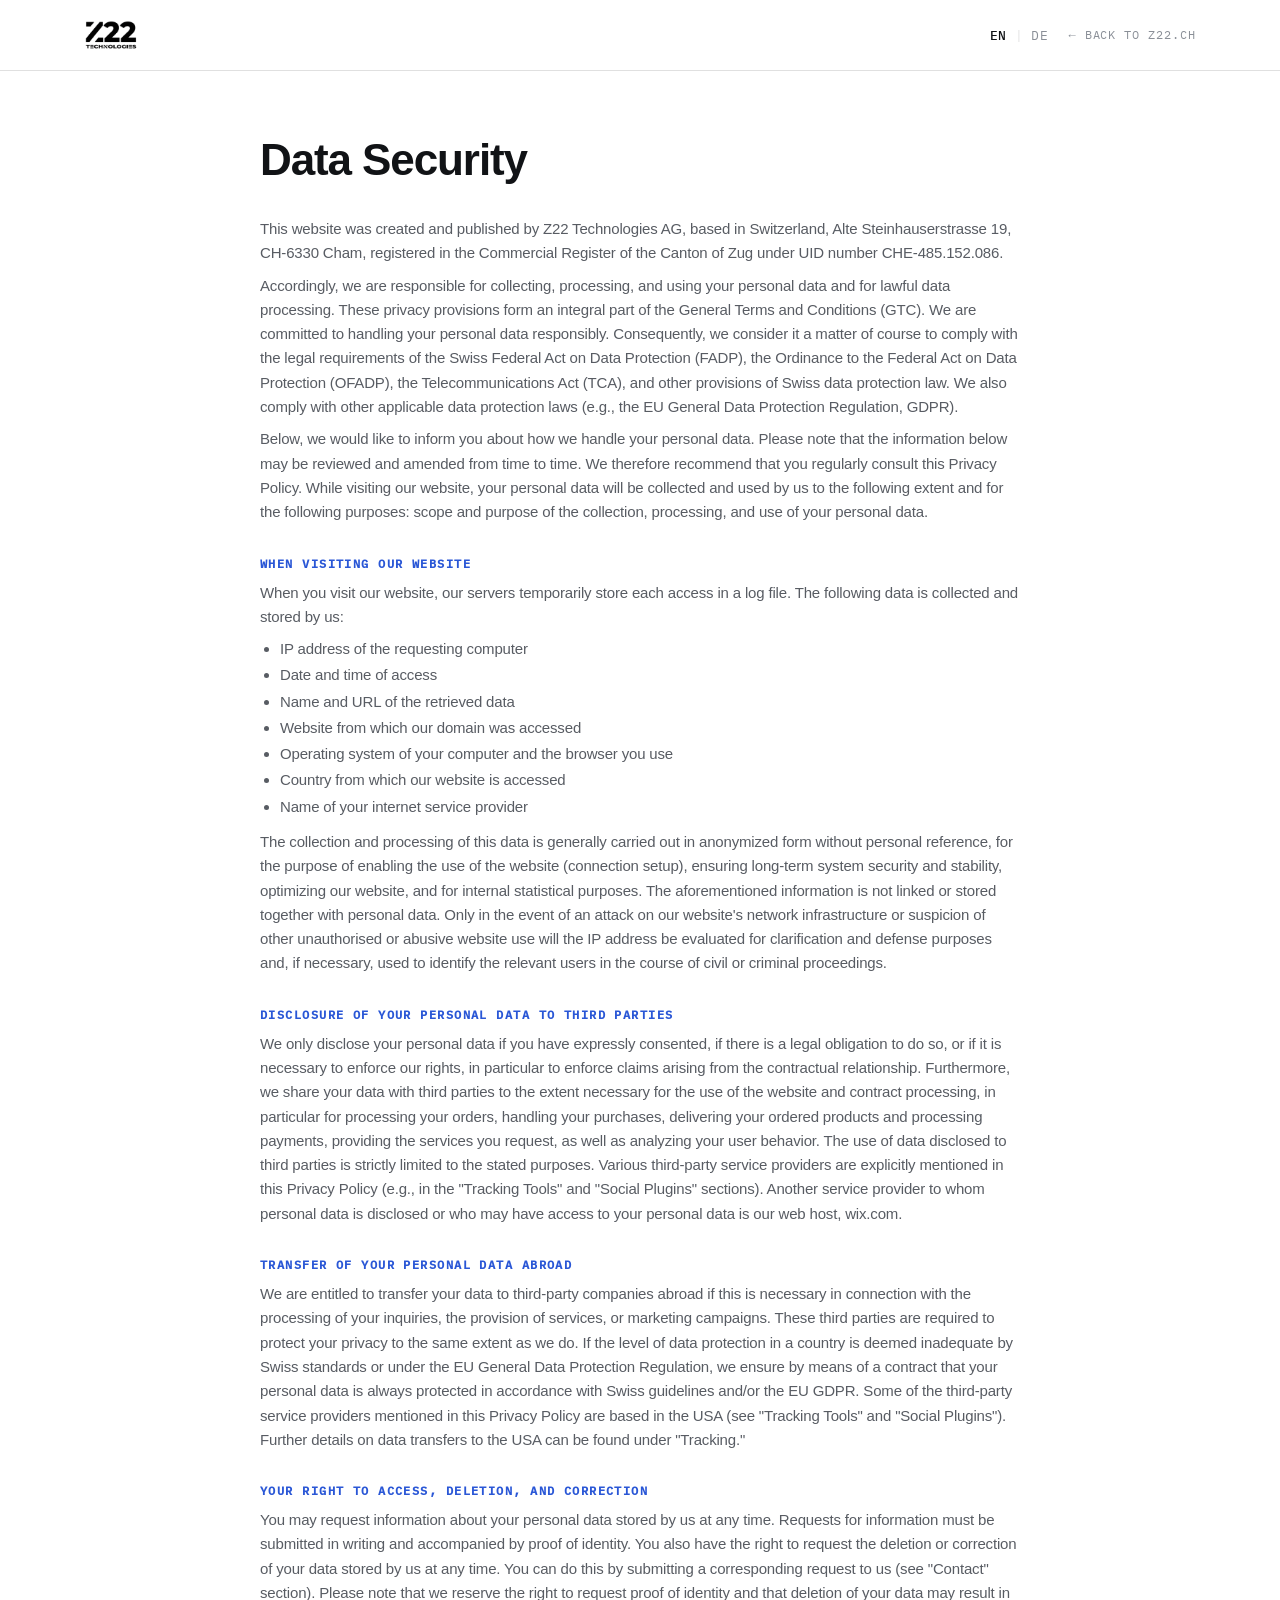
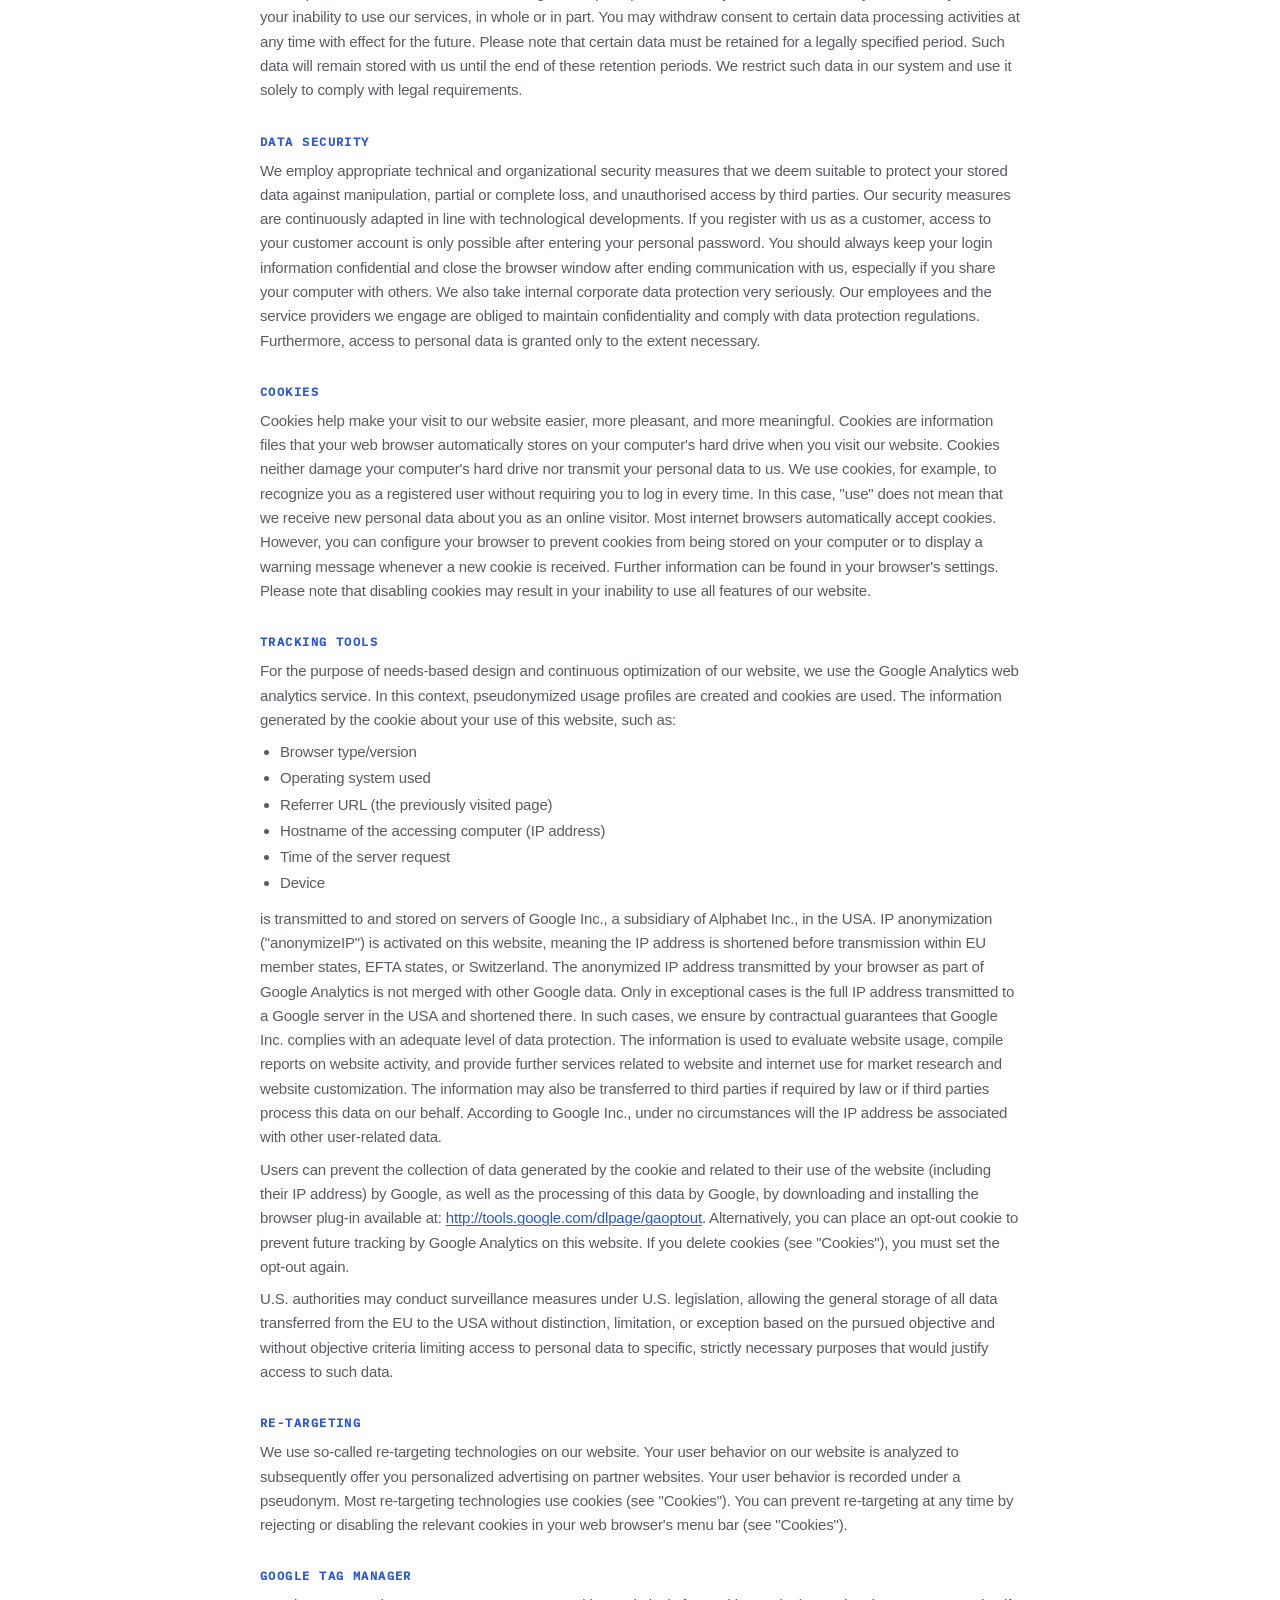
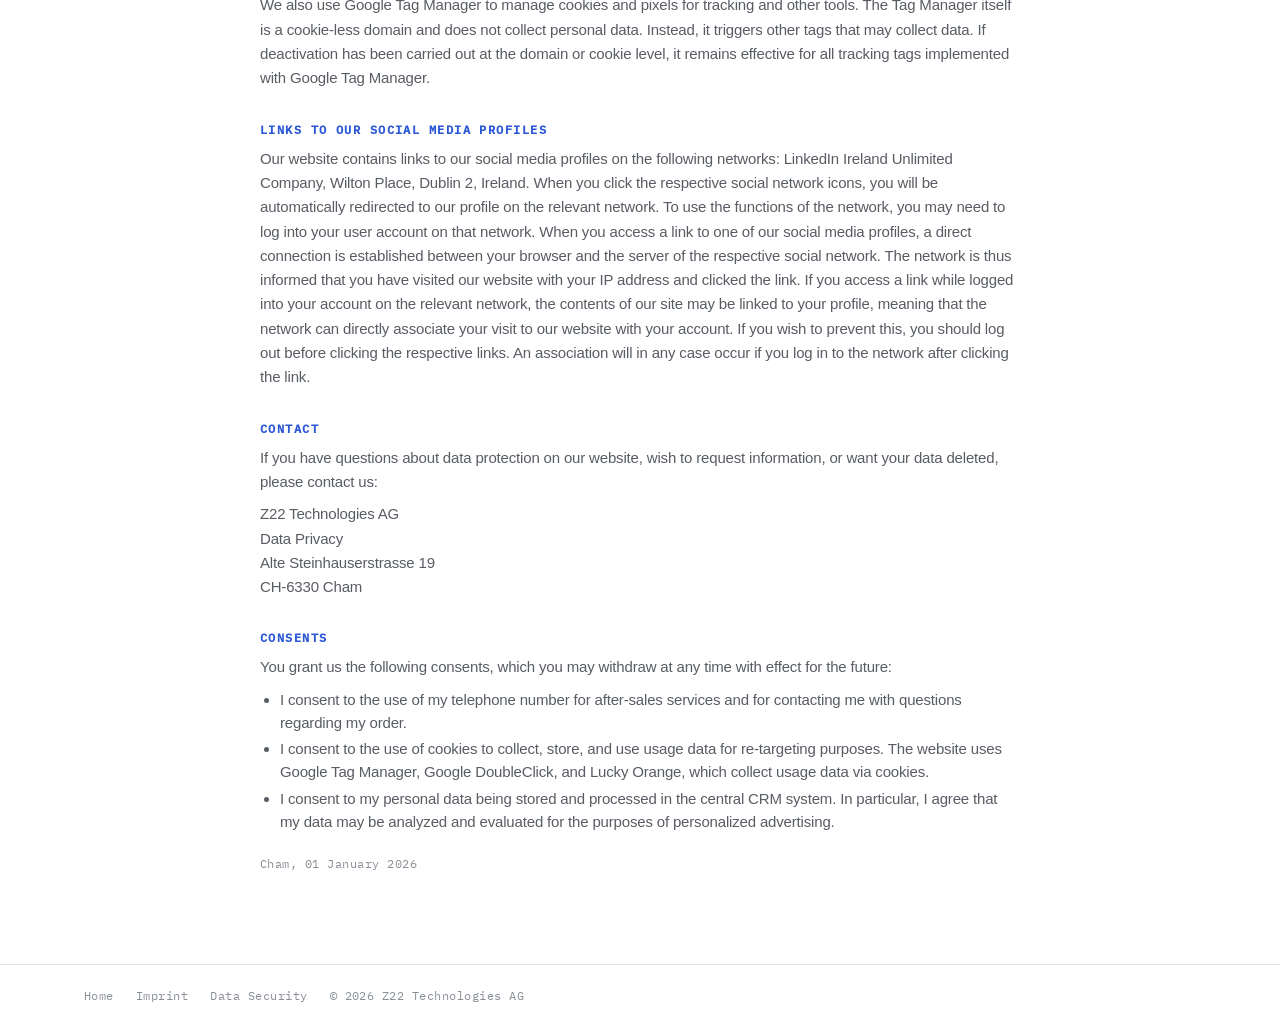
==== commit bcfba444: "Website-Update: neue Gründerporträts, Textfeinschliff DE+EN, ruhigerer Hero-Punkt - Porträts Philipp" ====
--- a/data-security.html
+++ b/data-security.html
@@ -50,7 +50,7 @@
       <li>Country from which our website is accessed</li>
       <li>Name of your internet service provider</li>
     </ul>
-    <p>The collection and processing of this data is generally carried out in anonymized form without personal reference, for the purpose of enabling the use of the website (connection setup), ensuring long-term system security and stability, optimizing our website, and for internal statistical purposes. The aforementioned information is not linked or stored together with personal data. Only in the event of an attack on our website's network infrastructure or suspicion of other unauthorized or abusive website use will the IP address be evaluated for clarification and defense purposes and, if necessary, used to identify the relevant users in the course of civil or criminal proceedings.</p>
+    <p>The collection and processing of this data is generally carried out in anonymized form without personal reference, for the purpose of enabling the use of the website (connection setup), ensuring long-term system security and stability, optimizing our website, and for internal statistical purposes. The aforementioned information is not linked or stored together with personal data. Only in the event of an attack on our website's network infrastructure or suspicion of other unauthorised or abusive website use will the IP address be evaluated for clarification and defense purposes and, if necessary, used to identify the relevant users in the course of civil or criminal proceedings.</p>
 
     <h2>Disclosure of your personal data to third parties</h2>
     <p>We only disclose your personal data if you have expressly consented, if there is a legal obligation to do so, or if it is necessary to enforce our rights, in particular to enforce claims arising from the contractual relationship. Furthermore, we share your data with third parties to the extent necessary for the use of the website and contract processing, in particular for processing your orders, handling your purchases, delivering your ordered products and processing payments, providing the services you request, as well as analyzing your user behavior. The use of data disclosed to third parties is strictly limited to the stated purposes. Various third-party service providers are explicitly mentioned in this Privacy Policy (e.g., in the "Tracking Tools" and "Social Plugins" sections). Another service provider to whom personal data is disclosed or who may have access to your personal data is our web host, wix.com.</p>
@@ -62,7 +62,7 @@
     <p>You may request information about your personal data stored by us at any time. Requests for information must be submitted in writing and accompanied by proof of identity. You also have the right to request the deletion or correction of your data stored by us at any time. You can do this by submitting a corresponding request to us (see "Contact" section). Please note that we reserve the right to request proof of identity and that deletion of your data may result in your inability to use our services, in whole or in part. You may withdraw consent to certain data processing activities at any time with effect for the future. Please note that certain data must be retained for a legally specified period. Such data will remain stored with us until the end of these retention periods. We restrict such data in our system and use it solely to comply with legal requirements.</p>
 
     <h2>Data security</h2>
-    <p>We employ appropriate technical and organizational security measures that we deem suitable to protect your stored data against manipulation, partial or complete loss, and unauthorized access by third parties. Our security measures are continuously adapted in line with technological developments. If you register with us as a customer, access to your customer account is only possible after entering your personal password. You should always keep your login information confidential and close the browser window after ending communication with us, especially if you share your computer with others. We also take internal corporate data protection very seriously. Our employees and the service providers we engage are obliged to maintain confidentiality and comply with data protection regulations. Furthermore, access to personal data is granted only to the extent necessary.</p>
+    <p>We employ appropriate technical and organizational security measures that we deem suitable to protect your stored data against manipulation, partial or complete loss, and unauthorised access by third parties. Our security measures are continuously adapted in line with technological developments. If you register with us as a customer, access to your customer account is only possible after entering your personal password. You should always keep your login information confidential and close the browser window after ending communication with us, especially if you share your computer with others. We also take internal corporate data protection very seriously. Our employees and the service providers we engage are obliged to maintain confidentiality and comply with data protection regulations. Furthermore, access to personal data is granted only to the extent necessary.</p>
 
     <h2>Cookies</h2>
     <p>Cookies help make your visit to our website easier, more pleasant, and more meaningful. Cookies are information files that your web browser automatically stores on your computer's hard drive when you visit our website. Cookies neither damage your computer's hard drive nor transmit your personal data to us. We use cookies, for example, to recognize you as a registered user without requiring you to log in every time. In this case, "use" does not mean that we receive new personal data about you as an online visitor. Most internet browsers automatically accept cookies. However, you can configure your browser to prevent cookies from being stored on your computer or to display a warning message whenever a new cookie is received. Further information can be found in your browser's settings. Please note that disabling cookies may result in your inability to use all features of our website.</p>
